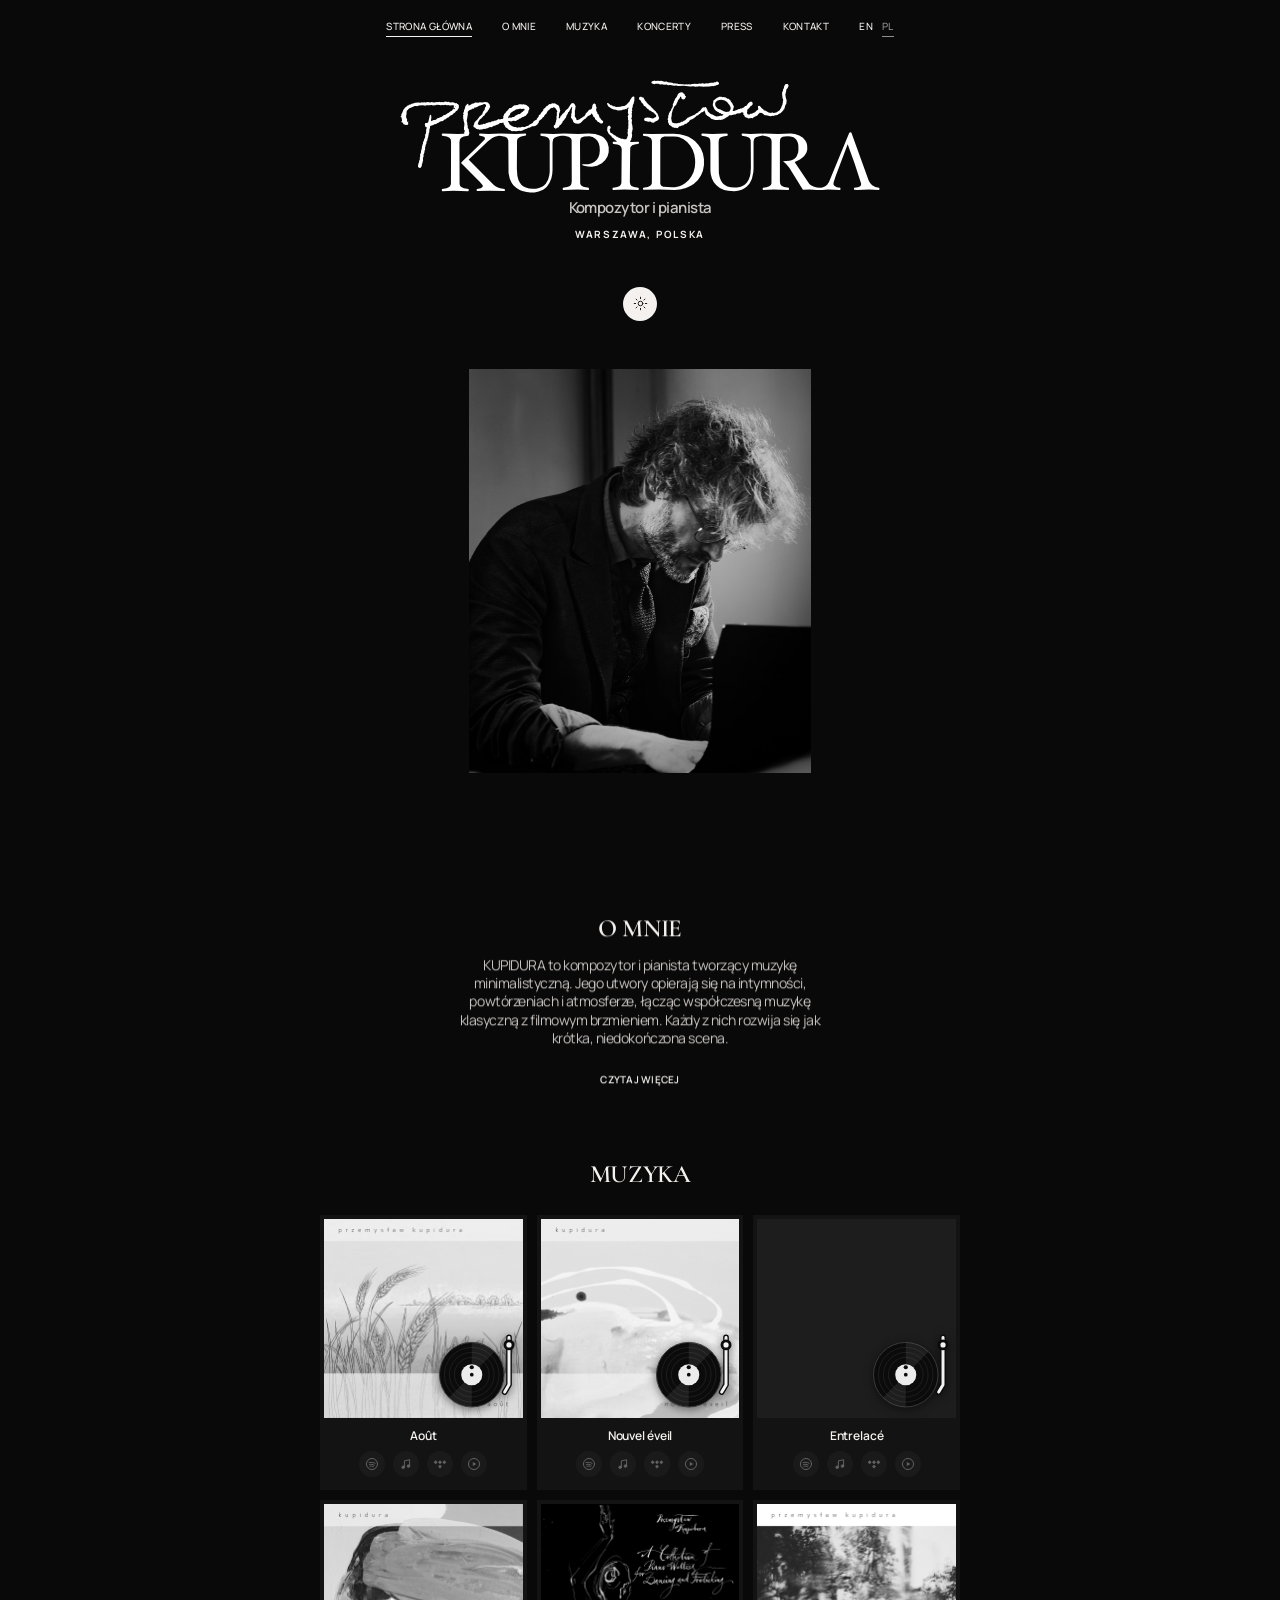
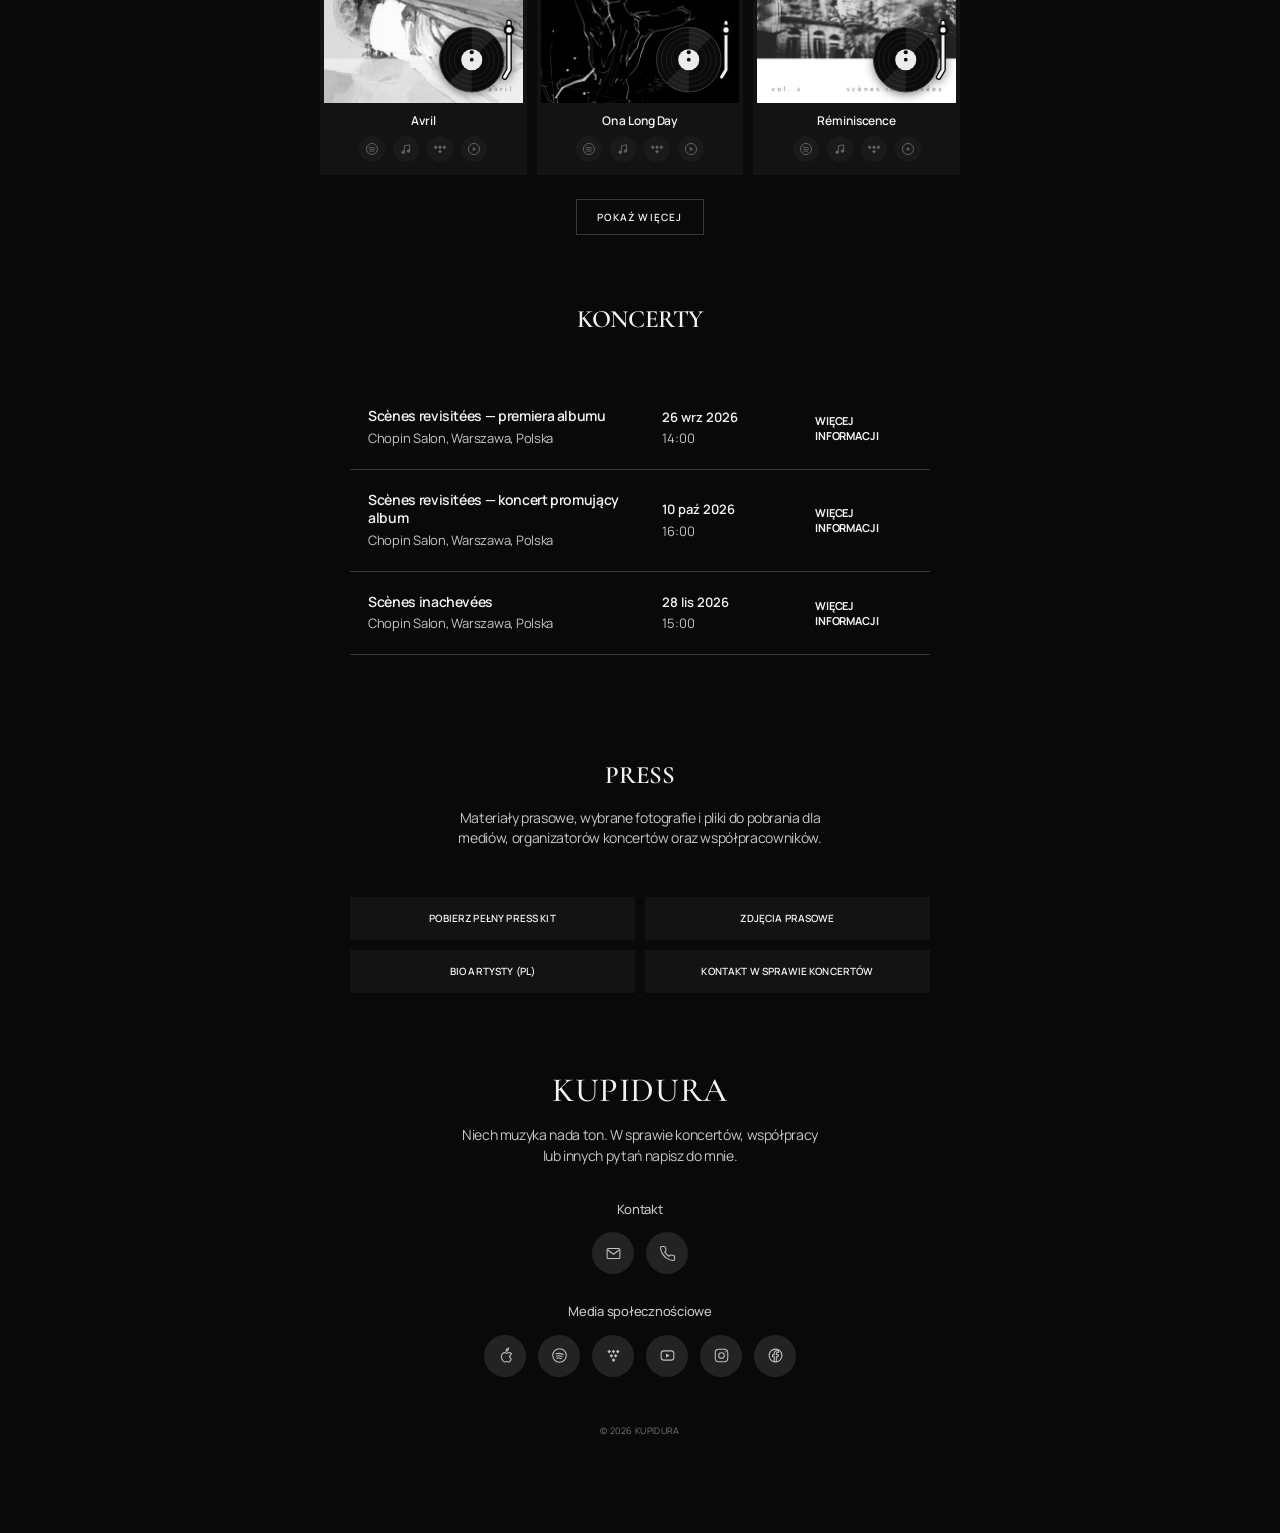
==== pl/index.html @ bb3cfea0 "dodanie PL wersji" ====
<!doctype html>
<html lang="pl" data-theme="dark" data-site-root="../">
  <head>
    <meta charset="utf-8">
    <meta name="viewport" content="width=device-width, initial-scale=1">
    <meta name="theme-color" content="#090909">
    <meta name="description" content="Kupidura — kompozytor i pianista z Warszawy. Muzyka fortepianowa, koncerty i materiały prasowe.">
    <title>KUPIDURA — Kompozytor i pianista</title>

    <link rel="alternate" hreflang="en" href="https://kupidura.music/">
    <link rel="alternate" hreflang="pl" href="https://kupidura.music/pl/">
    <link rel="alternate" hreflang="x-default" href="https://kupidura.music/">
    <link rel="preconnect" href="https://fonts.googleapis.com">
    <link rel="preconnect" href="https://fonts.gstatic.com" crossorigin>
    <link href="https://fonts.googleapis.com/css2?family=Cormorant+Garamond:wght@400;500;600&family=Manrope:wght@300;400;500;600;700&display=swap" rel="stylesheet">
    <script>
      document.documentElement.classList.add("js");
      try {
        var savedTheme = localStorage.getItem("kupidura-theme");
        if (savedTheme === "light" || savedTheme === "dark") {
          document.documentElement.dataset.theme = savedTheme;
        }
      } catch (error) {}
    </script>
    <link rel="stylesheet" href="../styles.css">
    <script src="../script.js" defer></script>
  </head>
  <body>
    <a class="skip-link" href="#main">Przejdź do treści</a>

    <header class="site-header">
      <nav class="main-nav" aria-label="Menu główne">
        <a class="nav-link" href="#home" aria-current="page">STRONA GŁÓWNA</a>
        <a class="nav-link" href="about.html">O MNIE</a>
        <a class="nav-link" href="#music">MUZYKA</a>
        <a class="nav-link" href="#live">KONCERTY</a>
        <a class="nav-link" href="#press">PRESS</a>
        <a class="nav-link" href="#contact">KONTAKT</a>

        <div class="language-switch" role="group" aria-label="Wersja językowa">
          <a class="nav-link" href="../" hreflang="en" lang="en" aria-label="English version">EN</a>
          <span class="nav-link" lang="pl" aria-current="page">PL</span>
        </div>
      </nav>
    </header>

    <main id="main">
      <section class="hero" id="home" aria-labelledby="hero-title">
        <div class="hero-copy" data-scroll-motion="text">
          <h1 class="hero-wordmark" id="hero-title">
            <img src="../assets/kupidura-logo.svg" alt="Przemysław Kupidura" width="1991" height="471">
          </h1>
          <p class="hero-role">Kompozytor i pianista</p>
          <p class="hero-location">WARSZAWA, POLSKA</p>
        </div>

        <button class="theme-toggle" type="button" aria-label="Włącz jasny motyw" data-scroll-motion="text">
          <span class="theme-icon" aria-hidden="true"></span>
        </button>

        <figure class="hero-photo" data-scroll-motion="photo">
          <img
            src="../assets/kupidura-hero.jpg"
            alt="Przemysław Kupidura grający na fortepianie"
            width="2711"
            height="4000"
            fetchpriority="high"
          >
        </figure>
      </section>

      <section class="about" id="about" aria-labelledby="about-title">
        <div class="about-copy" data-reveal data-scroll-motion="text">
          <h2 id="about-title">O MNIE</h2>
          <p class="about-summary">
            KUPIDURA to kompozytor i pianista tworzący muzykę minimalistyczną. Jego utwory opierają się na intymności, powtórzeniach i atmosferze, łącząc współczesną muzykę klasyczną z filmowym brzmieniem. Każdy z nich rozwija się jak krótka, niedokończona scena.
          </p>
          <a class="read-more" href="about.html">CZYTAJ WIĘCEJ</a>
        </div>
      </section>

      <section class="music" id="music" aria-labelledby="music-title">
        <div class="music-copy" data-reveal>
          <h2 id="music-title">MUZYKA</h2>
          <ul class="track-grid" id="music-track-grid">
          <li class="track" data-audio="../assets/music/aout.mp3">
            <button class="track-main" type="button" aria-label="Odtwórz: Août">
              <span class="track-cover">
                <img src="../assets/music/covers/aout.jpg" alt="" width="800" height="800" loading="lazy" decoding="async">
                <span class="vinyl" aria-hidden="true"></span>
              </span>
              <span class="track-title">Août</span>
            </button>
            <div class="track-links">
              <a class="stream-link" data-platform="spotify" href="#" target="_blank" rel="noopener noreferrer" aria-label="Août w Spotify" title="Spotify"></a>
              <a class="stream-link" data-platform="apple-music" href="#" target="_blank" rel="noopener noreferrer" aria-label="Août w Apple Music" title="Apple Music"></a>
              <a class="stream-link" data-platform="tidal" href="#" target="_blank" rel="noopener noreferrer" aria-label="Août w TIDAL" title="TIDAL"></a>
              <a class="stream-link" data-platform="youtube-music" href="#" target="_blank" rel="noopener noreferrer" aria-label="Août w YouTube Music" title="YouTube Music"></a>
            </div>
          </li>
          <li class="track" data-audio="../assets/music/nouvel-eveil.mp3">
            <button class="track-main" type="button" aria-label="Odtwórz: Nouvel éveil">
              <span class="track-cover">
                <img src="../assets/music/covers/nouvel-eveil.jpg" alt="" width="800" height="800" loading="lazy" decoding="async">
                <span class="vinyl" aria-hidden="true"></span>
              </span>
              <span class="track-title">Nouvel éveil</span>
            </button>
            <div class="track-links">
              <a class="stream-link" data-platform="spotify" href="#" target="_blank" rel="noopener noreferrer" aria-label="Nouvel éveil w Spotify" title="Spotify"></a>
              <a class="stream-link" data-platform="apple-music" href="#" target="_blank" rel="noopener noreferrer" aria-label="Nouvel éveil w Apple Music" title="Apple Music"></a>
              <a class="stream-link" data-platform="tidal" href="#" target="_blank" rel="noopener noreferrer" aria-label="Nouvel éveil w TIDAL" title="TIDAL"></a>
              <a class="stream-link" data-platform="youtube-music" href="#" target="_blank" rel="noopener noreferrer" aria-label="Nouvel éveil w YouTube Music" title="YouTube Music"></a>
            </div>
          </li>
          <li class="track" data-audio="../assets/music/entrelace.mp3">
            <button class="track-main" type="button" aria-label="Odtwórz: Entrelacé">
              <span class="track-cover">
                <img src="../assets/music/covers/entrelace.jpg" alt="" width="800" height="800" loading="lazy" decoding="async">
                <span class="vinyl" aria-hidden="true"></span>
              </span>
              <span class="track-title">Entrelacé</span>
            </button>
            <div class="track-links">
              <a class="stream-link" data-platform="spotify" href="#" target="_blank" rel="noopener noreferrer" aria-label="Entrelacé w Spotify" title="Spotify"></a>
              <a class="stream-link" data-platform="apple-music" href="#" target="_blank" rel="noopener noreferrer" aria-label="Entrelacé w Apple Music" title="Apple Music"></a>
              <a class="stream-link" data-platform="tidal" href="#" target="_blank" rel="noopener noreferrer" aria-label="Entrelacé w TIDAL" title="TIDAL"></a>
              <a class="stream-link" data-platform="youtube-music" href="#" target="_blank" rel="noopener noreferrer" aria-label="Entrelacé w YouTube Music" title="YouTube Music"></a>
            </div>
          </li>
          <li class="track" data-audio="../assets/music/avril.mp3">
            <button class="track-main" type="button" aria-label="Odtwórz: Avril">
              <span class="track-cover">
                <img src="../assets/music/covers/avril.jpg" alt="" width="800" height="800" loading="lazy" decoding="async">
                <span class="vinyl" aria-hidden="true"></span>
              </span>
              <span class="track-title">Avril</span>
            </button>
            <div class="track-links">
              <a class="stream-link" data-platform="spotify" href="#" target="_blank" rel="noopener noreferrer" aria-label="Avril w Spotify" title="Spotify"></a>
              <a class="stream-link" data-platform="apple-music" href="#" target="_blank" rel="noopener noreferrer" aria-label="Avril w Apple Music" title="Apple Music"></a>
              <a class="stream-link" data-platform="tidal" href="#" target="_blank" rel="noopener noreferrer" aria-label="Avril w TIDAL" title="TIDAL"></a>
              <a class="stream-link" data-platform="youtube-music" href="#" target="_blank" rel="noopener noreferrer" aria-label="Avril w YouTube Music" title="YouTube Music"></a>
            </div>
          </li>
          <li class="track" data-audio="../assets/music/on-a-long-day.mp3">
            <button class="track-main" type="button" aria-label="Odtwórz: On a Long Day">
              <span class="track-cover">
                <img src="../assets/music/covers/on-a-long-day.jpg" alt="" width="800" height="800" loading="lazy" decoding="async">
                <span class="vinyl" aria-hidden="true"></span>
              </span>
              <span class="track-title">On a Long Day</span>
            </button>
            <div class="track-links">
              <a class="stream-link" data-platform="spotify" href="#" target="_blank" rel="noopener noreferrer" aria-label="On a Long Day w Spotify" title="Spotify"></a>
              <a class="stream-link" data-platform="apple-music" href="#" target="_blank" rel="noopener noreferrer" aria-label="On a Long Day w Apple Music" title="Apple Music"></a>
              <a class="stream-link" data-platform="tidal" href="#" target="_blank" rel="noopener noreferrer" aria-label="On a Long Day w TIDAL" title="TIDAL"></a>
              <a class="stream-link" data-platform="youtube-music" href="#" target="_blank" rel="noopener noreferrer" aria-label="On a Long Day w YouTube Music" title="YouTube Music"></a>
            </div>
          </li>
          <li class="track" data-audio="../assets/music/reminiscence.mp3">
            <button class="track-main" type="button" aria-label="Odtwórz: Réminiscence">
              <span class="track-cover">
                <img src="../assets/music/covers/reminiscence.jpg" alt="" width="800" height="800" loading="lazy" decoding="async">
                <span class="vinyl" aria-hidden="true"></span>
              </span>
              <span class="track-title">Réminiscence</span>
            </button>
            <div class="track-links">
              <a class="stream-link" data-platform="spotify" href="#" target="_blank" rel="noopener noreferrer" aria-label="Réminiscence w Spotify" title="Spotify"></a>
              <a class="stream-link" data-platform="apple-music" href="#" target="_blank" rel="noopener noreferrer" aria-label="Réminiscence w Apple Music" title="Apple Music"></a>
              <a class="stream-link" data-platform="tidal" href="#" target="_blank" rel="noopener noreferrer" aria-label="Réminiscence w TIDAL" title="TIDAL"></a>
              <a class="stream-link" data-platform="youtube-music" href="#" target="_blank" rel="noopener noreferrer" aria-label="Réminiscence w YouTube Music" title="YouTube Music"></a>
            </div>
          </li>
          </ul>
          <button class="load-more" type="button" aria-controls="more-tracks">POKAŻ WIĘCEJ</button>
          <ul class="track-grid track-grid--extra" id="more-tracks" hidden>
          <li class="track-item">
            <span class="track-category">Ambient</span>
            <div class="track" data-audio="../assets/music/infra-structura-9.mp3">
              <button class="track-main" type="button" aria-label="Odtwórz: infra structura #9">
                <span class="track-cover">
                  <img src="../assets/music/covers/infra-structura-9.jpg" alt="" width="800" height="800" loading="lazy" decoding="async">
                  <span class="vinyl" aria-hidden="true"></span>
                </span>
                <span class="track-title">infra structura #9</span>
              </button>
              <div class="track-links">
                <a class="stream-link" data-platform="spotify" href="#" target="_blank" rel="noopener noreferrer" aria-label="infra structura #9 w Spotify" title="Spotify"></a>
                <a class="stream-link" data-platform="apple-music" href="#" target="_blank" rel="noopener noreferrer" aria-label="infra structura #9 w Apple Music" title="Apple Music"></a>
                <a class="stream-link" data-platform="tidal" href="#" target="_blank" rel="noopener noreferrer" aria-label="infra structura #9 w TIDAL" title="TIDAL"></a>
                <a class="stream-link" data-platform="youtube-music" href="#" target="_blank" rel="noopener noreferrer" aria-label="infra structura #9 w YouTube Music" title="YouTube Music"></a>
              </div>
            </div>
          </li>
          <li class="track-item">
            <span class="track-category">Współpraca</span>
            <div class="track" data-audio="../assets/music/verglas.mp3">
              <button class="track-main" type="button" aria-label="Odtwórz: Verglas">
                <span class="track-cover">
                  <img src="../assets/music/covers/verglas.png" alt="" width="800" height="800" loading="lazy" decoding="async">
                  <span class="vinyl" aria-hidden="true"></span>
                </span>
                <span class="track-title">Verglas</span>
                <span class="track-credit">z Magdaleną Este</span>
              </button>
              <div class="track-links">
                <a class="stream-link" data-platform="spotify" href="#" target="_blank" rel="noopener noreferrer" aria-label="Verglas w Spotify" title="Spotify"></a>
                <a class="stream-link" data-platform="apple-music" href="#" target="_blank" rel="noopener noreferrer" aria-label="Verglas w Apple Music" title="Apple Music"></a>
                <a class="stream-link" data-platform="tidal" href="#" target="_blank" rel="noopener noreferrer" aria-label="Verglas w TIDAL" title="TIDAL"></a>
                <a class="stream-link" data-platform="youtube-music" href="#" target="_blank" rel="noopener noreferrer" aria-label="Verglas w YouTube Music" title="YouTube Music"></a>
              </div>
            </div>
          </li>
          <li class="track-item">
            <span class="track-category">Piosenka</span>
            <div class="track" data-audio="../assets/music/koniec-dnia.mp3">
              <button class="track-main" type="button" aria-label="Odtwórz: Koniec dnia">
                <span class="track-cover">
                  <img src="../assets/music/covers/koniec-dnia.png" alt="" width="800" height="800" loading="lazy" decoding="async">
                  <span class="vinyl" aria-hidden="true"></span>
                </span>
                <span class="track-title">Koniec dnia</span>
              </button>
              <div class="track-links">
                <a class="stream-link" data-platform="spotify" href="#" target="_blank" rel="noopener noreferrer" aria-label="Koniec dnia w Spotify" title="Spotify"></a>
                <a class="stream-link" data-platform="apple-music" href="#" target="_blank" rel="noopener noreferrer" aria-label="Koniec dnia w Apple Music" title="Apple Music"></a>
                <a class="stream-link" data-platform="tidal" href="#" target="_blank" rel="noopener noreferrer" aria-label="Koniec dnia w TIDAL" title="TIDAL"></a>
                <a class="stream-link" data-platform="youtube-music" href="#" target="_blank" rel="noopener noreferrer" aria-label="Koniec dnia w YouTube Music" title="YouTube Music"></a>
              </div>
            </div>
          </li>
          </ul>
        </div>
      </section>

      <section class="live-section" id="live" aria-labelledby="live-title">
        <div class="section-panel live-panel">
          <h2 class="section-title" id="live-title" data-reveal>KONCERTY</h2>
          <div class="event-list"></div>
        </div>
      </section>

      <section class="press-section" id="press" aria-labelledby="press-title">
        <div class="section-panel">
          <h2 class="section-title" id="press-title" data-reveal>PRESS</h2>
          <p class="press-intro" data-reveal>
            Materiały prasowe, wybrane fotografie i pliki do pobrania dla mediów, organizatorów koncertów oraz współpracowników.
          </p>
          <div class="press-actions" data-reveal>
            <a class="press-action" href="../press-kit/kupidura-press-kit.zip" download>POBIERZ PEŁNY PRESS KIT</a>
            <a class="press-action" href="../press-kit/kupidura-press-photos.zip" download>ZDJĘCIA PRASOWE</a>
            <a class="press-action" href="../press-kit/kupidura-artist-bio-pl.txt" download>BIO ARTYSTY (PL)</a>
            <a class="press-action" href="mailto:contact@kupidura.music">KONTAKT W SPRAWIE KONCERTÓW</a>
          </div>
        </div>
      </section>

      <div class="announcement" role="status" aria-live="polite" hidden></div>
    </main>
    <footer class="site-footer" id="contact" aria-labelledby="footer-name">
      <h2 id="footer-name">KUPIDURA</h2>
      <p class="footer-intro">
        Niech muzyka nada ton. W sprawie koncertów, współpracy lub innych pytań napisz do mnie.
      </p>

      <div class="footer-link-group">
        <h3>Kontakt</h3>
        <div class="about-link-row">
          <a class="profile-link" href="mailto:contact@kupidura.music" aria-label="E-mail contact@kupidura.music" title="E-mail">
            <svg viewBox="0 0 24 24" fill="none" stroke="currentColor" stroke-width="1.5" stroke-linecap="round" stroke-linejoin="round" aria-hidden="true">
              <rect x="3" y="5" width="18" height="14" rx="1.5"></rect><path d="m4 7 8 6 8-6"></path>
            </svg>
          </a>
          <a class="profile-link" href="tel:+48660369945" aria-label="Zadzwoń +48 660 369 945" title="Telefon">
              <svg viewBox="0 0 24 24" fill="none" stroke="currentColor" stroke-width="1.5" stroke-linecap="round" stroke-linejoin="round" aria-hidden="true">
                <path d="M22 16.92v3a2 2 0 0 1-2.18 2 19.79 19.79 0 0 1-8.63-3.07 19.5 19.5 0 0 1-6-6A19.79 19.79 0 0 1 2.12 4.18 2 2 0 0 1 4.11 2h3a2 2 0 0 1 2 1.72c.12.96.36 1.9.7 2.79a2 2 0 0 1-.45 2.11L8.09 9.91a16 16 0 0 0 6 6l1.27-1.27a2 2 0 0 1 2.11-.45c.89.34 1.83.58 2.79.7A2 2 0 0 1 22 16.92Z"></path>
              </svg>
            </a>
        </div>
      </div>

      <div class="footer-link-group footer-social-group">
        <h3>Media społecznościowe</h3>
        <div class="about-link-row">
          <a class="profile-link" href="https://music.apple.com/in/artist/kupidura/1835914619" target="_blank" rel="noopener noreferrer" aria-label="Apple Music" title="Apple Music">
            <svg viewBox="0 0 24 24" fill="none" stroke="currentColor" stroke-width="1.5" stroke-linecap="round" stroke-linejoin="round" aria-hidden="true">
              <path d="M15.4 4.4c.7-.8 1.2-1.8 1.1-2.9-1 .1-2 .7-2.7 1.5-.6.7-1.2 1.8-1 2.8 1 .1 2-.5 2.6-1.4Z"></path><path d="M18.6 12.8c0-2.1 1.7-3.1 1.8-3.2-1-1.5-2.6-1.7-3.2-1.7-1.4-.1-2.7.8-3.4.8s-1.8-.8-3-.8c-1.5 0-2.9.9-3.7 2.2-1.6 2.7-.4 6.8 1.1 9 .7 1 1.5 2.1 2.6 2.1 1 0 1.4-.7 2.8-.7s1.8.7 2.9.7 1.8-1 2.5-2c.8-1.1 1.1-2.2 1.1-2.2s-2.5-1-2.5-4.2Z"></path>
            </svg>
          </a>
          <a class="profile-link" href="https://open.spotify.com/artist/4rN70Nw0rWFULGiKsF0tiY" target="_blank" rel="noopener noreferrer" aria-label="Spotify" title="Spotify">
            <svg viewBox="0 0 24 24" fill="none" stroke="currentColor" stroke-width="1.5" stroke-linecap="round" aria-hidden="true">
              <circle cx="12" cy="12" r="9.5"></circle><path d="M7 9.6c3.6-1 7.2-.7 10.2 1.1M7.7 12.9c2.9-.8 5.6-.5 8.1 1M8.4 15.9c2.1-.6 4.2-.4 6.1.7"></path>
            </svg>
          </a>
          <a class="profile-link" href="https://tidal.com/artist/przemys%C5%82aw-kupidura/21528626" target="_blank" rel="noopener noreferrer" aria-label="TIDAL" title="TIDAL">
            <svg viewBox="0 0 24 24" fill="currentColor" aria-hidden="true">
              <path d="m6 4 2.5 2.5L6 9 3.5 6.5 6 4Zm6 0 2.5 2.5L12 9 9.5 6.5 12 4Zm6 0 2.5 2.5L18 9l-2.5-2.5L18 4ZM9 10l2.5 2.5L9 15l-2.5-2.5L9 10Zm6 0 2.5 2.5L15 15l-2.5-2.5L15 10Zm-3 6 2.5 2.5L12 21l-2.5-2.5L12 16Z"></path>
            </svg>
          </a>
          <a class="profile-link" href="https://music.youtube.com/channel/UC8s8rPPfpeNUm82EppSiUbw" target="_blank" rel="noopener noreferrer" aria-label="YouTube Music" title="YouTube Music">
            <svg viewBox="0 0 24 24" fill="none" stroke="currentColor" stroke-width="1.5" stroke-linecap="round" stroke-linejoin="round" aria-hidden="true">
              <rect x="3" y="5.5" width="18" height="13" rx="4"></rect><path d="m10 9 5 3-5 3V9Z" fill="currentColor" stroke="none"></path>
            </svg>
          </a>
          <a class="profile-link" href="https://www.instagram.com/kupidura.music/" target="_blank" rel="noopener noreferrer" aria-label="Instagram" title="Instagram">
            <svg viewBox="0 0 24 24" fill="none" stroke="currentColor" stroke-width="1.5" stroke-linecap="round" stroke-linejoin="round" aria-hidden="true">
              <rect x="3.2" y="3.2" width="17.6" height="17.6" rx="5"></rect><circle cx="12" cy="12" r="4"></circle><circle cx="17.8" cy="6.6" r=".8" fill="currentColor" stroke="none"></circle>
            </svg>
          </a>
          <a class="profile-link" href="https://www.facebook.com/kupidurakompozytor/" target="_blank" rel="noopener noreferrer" aria-label="Facebook" title="Facebook">
            <svg viewBox="0 0 24 24" fill="none" stroke="currentColor" stroke-width="1.5" stroke-linecap="round" stroke-linejoin="round" aria-hidden="true">
              <circle cx="12" cy="12" r="9"></circle><path d="M13.2 20.8v-7h2.4l.4-2.8h-2.8V9.2c0-.8.3-1.4 1.4-1.4h1.5V5.3c-.3 0-1.2-.1-2.2-.1-2.2 0-3.7 1.3-3.7 3.8V11H7.8v2.8h2.4v7"></path>
            </svg>
          </a>
        </div>
      </div>
      <p class="footer-copyright">© 2026 KUPIDURA</p>
    </footer>
  </body>
</html>
---- styles.css ----
:root {
  color-scheme: dark;
  --page-bg: #090909;
  --page-ink: #f4f1ee;
  --page-muted: #c8c4c1;
  --control-bg: #f4f1ee;
  --control-ink: #111111;
  --hairline: rgba(244, 241, 238, 0.2);
  --logo-filter: invert(1);
  --ease-out: cubic-bezier(0.22, 1, 0.36, 1);
  --tile-bg: #131313;
  --tile-glow: rgba(255, 255, 255, 0.11);
  --tile-cover-bg: #1d1d1d;
  --chip-bg: #232323;
  --chip-ink: #c4c0bd;
}

:root[data-theme="light"] {
  color-scheme: light;
  --page-bg: #ffffff;
  --page-ink: #111111;
  --page-muted: #4c4a48;
  --control-bg: #f1f1f1;
  --control-ink: #111111;
  --hairline: rgba(17, 17, 17, 0.18);
  --logo-filter: none;
  --tile-bg: #f1f1f1;
  --tile-glow: rgba(0, 0, 0, 0.08);
  --tile-cover-bg: #e4e4e4;
  --chip-bg: #dedede;
  --chip-ink: #3f3d3b;
}

* {
  box-sizing: border-box;
}

html {
  scroll-behavior: auto;
  background: var(--page-bg);
  view-transition-name: root;
}

body {
  min-width: 320px;
  margin: 0;
  background: var(--page-bg);
  color: var(--page-ink);
  font-family: "Manrope", Arial, sans-serif;
  -webkit-font-smoothing: antialiased;
  text-rendering: optimizeLegibility;
  transition: background-color 450ms ease, color 450ms ease;
}

button,
a {
  color: inherit;
  font: inherit;
}

button {
  -webkit-tap-highlight-color: transparent;
}

::selection {
  background: var(--page-ink);
  color: var(--page-bg);
}

.skip-link {
  position: absolute;
  z-index: 20;
  top: 12px;
  left: 12px;
  padding: 10px 14px;
  transform: translateY(-160%);
  background: var(--page-ink);
  color: var(--page-bg);
  font-size: 12px;
}

.skip-link:focus {
  transform: translateY(0);
}

.site-header {
  position: sticky;
  z-index: 20;
  top: 0;
  width: 100%;
  padding: 17px 24px 0;
  background: var(--page-bg);
}

.main-nav {
  display: flex;
  justify-content: center;
  align-items: center;
  flex-wrap: wrap;
  gap: clamp(16px, 2.35vw, 30px);
  min-height: 20px;
}

.nav-link {
  position: relative;
  padding: 2px 0 4px;
  color: var(--page-ink);
  font-size: 10px;
  font-weight: 500;
  letter-spacing: 0.035em;
  line-height: 1.4;
  text-decoration: none;
  transition: opacity 250ms ease;
}

.nav-link::after {
  position: absolute;
  right: 0;
  bottom: 0;
  left: 0;
  height: 1px;
  transform: scaleX(0);
  transform-origin: left;
  background: currentColor;
  content: "";
  transition: transform 300ms var(--ease-out);
}

.nav-link:hover,
.nav-link:focus-visible {
  opacity: 0.72;
}

.nav-link:hover::after,
.nav-link:focus-visible::after,
.nav-link[aria-current="page"]::after {
  transform: scaleX(1);
}

.nav-link--future {
  opacity: 0.95;
}

.hero {
  min-height: calc(100svh - 64px);
  padding: 0 24px 42px;
  overflow-x: clip;
  text-align: center;
}

.hero-copy {
  width: min(100%, 560px);
  margin: clamp(28px, 4.8vh, 43px) auto 0;
}

.hero-wordmark {
  width: min(100%, 480px);
  margin: 0 auto;
  line-height: 0;
}

.hero-wordmark img {
  display: block;
  width: 100%;
  height: auto;
  filter: var(--logo-filter);
  transition: filter 450ms ease;
}

.hero-role {
  margin: 5px 0 0;
  color: var(--page-muted);
  font-size: 15px;
  font-weight: 600;
  letter-spacing: -0.035em;
  line-height: 1.35;
}

.hero-location {
  margin: 8px 0 0;
  color: var(--page-ink);
  font-size: 10px;
  font-weight: 700;
  letter-spacing: 0.17em;
  line-height: 1.4;
}

.theme-toggle {
  display: grid;
  width: 34px;
  height: 34px;
  place-items: center;
  margin: 46px auto 0;
  padding: 0;
  border: 0;
  border-radius: 50%;
  background: var(--control-bg);
  color: var(--control-ink);
  cursor: pointer;
  transition: background-color 450ms ease, color 450ms ease, transform 250ms ease;
}

.theme-toggle:hover {
  transform: rotate(-8deg) scale(1.08);
}

.theme-toggle:focus-visible,
.read-more:focus-visible,
.nav-link:focus-visible {
  outline: 2px solid currentColor;
  outline-offset: 5px;
}

.theme-icon,
.theme-icon svg {
  display: block;
  width: 15px;
  height: 15px;
}

.hero-photo {
  position: relative;
  left: 50%;
  width: min(32vw, 380px);
  aspect-ratio: 0.94;
  margin: 48px 0 0;
  overflow: hidden;
  background: #252525;
  clip-path: inset(0 0 0 10%);
  transform: translateX(-55%);
}

.hero-photo img {
  display: block;
  width: 100%;
  height: 100%;
  object-fit: cover;
  object-position: 50% 100%;
  transform: scale(1.17);
}

.js [data-scroll-motion] {
  translate: 0 var(--scroll-motion-y, 0px);
  will-change: translate;
}

.about {
  padding: 0 24px clamp(60px, 8vh, 90px);
  text-align: center;
}

.about-copy {
  width: min(100%, 370px);
  margin: 0 auto;
}

.about-copy h2 {
  margin: 0 0 15px;
  color: var(--page-ink);
  font-family: "Cormorant Garamond", Georgia, serif;
  font-size: 25px;
  font-weight: 600;
  letter-spacing: -0.015em;
  line-height: 1;
}

.about-summary {
  margin: 0;
  color: var(--page-muted);
  font-size: 14px;
  font-weight: 400;
  letter-spacing: -0.035em;
  line-height: 1.3;
}

.read-more {
  display: inline-block;
  margin: 22px 0 0;
  padding: 3px 0;
  border: 0;
  background: transparent;
  color: var(--page-ink);
  cursor: pointer;
  font-size: 10px;
  font-weight: 600;
  letter-spacing: 0.025em;
  line-height: 1.5;
  text-decoration: none;
  transition: opacity 250ms ease;
}

.read-more:hover {
  opacity: 0.62;
}

/* ---------- MUSIC ---------- */
.about,
.music {
  scroll-margin-top: clamp(32px, 8vh, 64px);
}

/* ---------- ABOUT page ---------- */
.about-page {
  width: min(100%, 1160px);
  margin: 0 auto;
  padding: clamp(42px, 7vh, 76px) 24px clamp(72px, 10vh, 112px);
  text-align: center;
}

.about-page-photo {
  overflow: hidden;
  margin: 0 auto;
  background: #202020;
}

.about-page-photo img {
  display: block;
  width: 100%;
  height: 100%;
  object-fit: cover;
  filter: grayscale(1);
}

.about-page-photo--top {
  width: min(100%, 360px);
  aspect-ratio: 2 / 3;
}

.about-page-copy {
  width: min(100%, 660px);
  margin: clamp(36px, 6vh, 58px) auto 0;
}

.about-page-copy h1 {
  margin: 0;
  color: var(--page-ink);
  font-family: "Cormorant Garamond", Georgia, serif;
  font-size: clamp(34px, 5vw, 48px);
  font-weight: 500;
  letter-spacing: 0.025em;
  line-height: 1;
}

.about-page-copy p {
  width: min(100%, 570px);
  margin: 22px auto 0;
  color: var(--page-muted);
  font-size: 15px;
  font-weight: 400;
  letter-spacing: -0.02em;
  line-height: 1.7;
}

.about-page-photo--bottom {
  width: min(100%, 940px);
  aspect-ratio: 3 / 2;
  margin: clamp(54px, 8vw, 92px) auto clamp(44px, 7vw, 72px);
}

.about-booking {
  width: min(100%, 560px);
  margin: 0 auto;
}

.about-availability {
  width: min(100%, 430px);
  margin: 0 auto;
  color: var(--page-muted);
  font-size: 14px;
  font-weight: 400;
  letter-spacing: -0.025em;
  line-height: 1.55;
}

.about-link-group h2 {
  margin: 34px 0 14px;
  color: var(--page-ink);
  font-size: 13px;
  font-weight: 500;
  letter-spacing: -0.02em;
  line-height: 1.4;
}

.about-link-row {
  display: flex;
  justify-content: center;
  flex-wrap: wrap;
  gap: 12px;
}

.profile-link {
  display: grid;
  width: 42px;
  height: 42px;
  place-items: center;
  border: 1px solid transparent;
  border-radius: 50%;
  background: var(--chip-bg);
  color: var(--chip-ink);
  text-decoration: none;
  transition: background-color 250ms ease, color 250ms ease, transform 250ms ease;
}

.profile-link svg {
  display: block;
  width: 17px;
  height: 17px;
  overflow: visible;
}

.profile-link:hover,
.profile-link:focus-visible {
  transform: translateY(-1px);
  background: var(--page-ink);
  color: var(--page-bg);
}

.profile-link:focus-visible {
  outline: 2px solid currentColor;
  outline-offset: 3px;
}

.profile-link[aria-disabled="true"] {
  cursor: default;
  opacity: 0.72;
}

.profile-link[aria-disabled="true"]:hover {
  transform: none;
  background: var(--chip-bg);
  color: var(--chip-ink);
}

.music {
  padding: 0 24px clamp(60px, 8vh, 90px);
  text-align: center;
}

.music-copy {
  width: min(100%, 640px);
  margin: 0 auto;
}

.music-copy h2 {
  margin: 0 0 28px;
  color: var(--page-ink);
  font-family: "Cormorant Garamond", Georgia, serif;
  font-size: 25px;
  font-weight: 600;
  letter-spacing: -0.015em;
  line-height: 1;
}

.track-grid {
  display: grid;
  grid-template-columns: repeat(3, minmax(0, 1fr));
  gap: 10px;
  margin: 0;
  padding: 0;
  list-style: none;
}

.track {
  position: relative;
  display: flex;
  flex-direction: column;
  background: var(--tile-bg);
}

.track-grid[hidden],
.load-more[hidden] {
  display: none !important;
}

.track-grid--extra {
  margin-top: 42px;
}

.track::after {
  position: absolute;
  inset: 0;
  background: linear-gradient(to bottom, transparent 58%, var(--tile-glow));
  content: "";
  opacity: 0;
  pointer-events: none;
  transition: opacity 450ms ease;
}

.track-main {
  position: relative;
  z-index: 1;
  display: block;
  width: 100%;
  margin: 0;
  padding: 4px 4px 0;
  border: 0;
  background: transparent;
  color: var(--page-ink);
  cursor: pointer;
  text-align: center;
  -webkit-tap-highlight-color: transparent;
}

.track-main:focus-visible {
  outline: 2px solid currentColor;
  outline-offset: -2px;
}

.track-cover {
  position: relative;
  display: block;
  aspect-ratio: 1;
  overflow: hidden;
  background: var(--tile-cover-bg);
}

.track-cover img {
  display: block;
  width: 100%;
  height: 100%;
  object-fit: cover;
  filter: grayscale(1);
  transition: filter 550ms ease;
}

.track-title {
  display: block;
  padding: 10px 6px 8px;
  font-size: 12px;
  font-weight: 600;
  letter-spacing: -0.01em;
  line-height: 1.3;
}

.track-credit {
  display: block;
  padding: 0 6px 9px;
  color: var(--page-muted);
  font-size: 10px;
  font-weight: 400;
  letter-spacing: 0;
  line-height: 1.35;
}

.track-item {
  min-width: 0;
}

.track-category {
  display: block;
  margin: 0 0 8px;
  color: var(--page-ink);
  font: inherit;
  text-align: center;
}

.load-more {
  display: inline-block;
  margin-top: 24px;
  padding: 10px 20px;
  border: 1px solid var(--hairline);
  background: transparent;
  color: var(--page-ink);
  cursor: pointer;
  font-size: 10px;
  font-weight: 600;
  letter-spacing: 0.12em;
  transition: background-color 250ms ease, color 250ms ease, border-color 250ms ease;
}

.load-more:hover,
.load-more:focus-visible {
  border-color: var(--page-ink);
  background: var(--page-ink);
  color: var(--page-bg);
}

.load-more:focus-visible {
  outline: 2px solid var(--page-ink);
  outline-offset: 3px;
}

.track-links {
  position: relative;
  z-index: 1;
  display: flex;
  justify-content: center;
  gap: 8px;
  padding: 0 0 13px;
}

.stream-link {
  display: grid;
  width: 26px;
  height: 26px;
  place-items: center;
  border-radius: 50%;
  background: var(--chip-bg);
  color: var(--chip-ink);
  text-decoration: none;
  transition: background-color 250ms ease, color 250ms ease, transform 250ms ease;
}

.stream-link::before {
  width: 14px;
  height: 14px;
  background: currentColor;
  content: "";
  -webkit-mask-position: center;
  mask-position: center;
  -webkit-mask-repeat: no-repeat;
  mask-repeat: no-repeat;
  -webkit-mask-size: contain;
  mask-size: contain;
}

.stream-link[data-platform="spotify"]::before {
  -webkit-mask-image: url("data:image/svg+xml,%3Csvg xmlns='http://www.w3.org/2000/svg' viewBox='0 0 24 24' fill='none' stroke='black' stroke-width='1.7' stroke-linecap='round'%3E%3Ccircle cx='12' cy='12' r='9.5'/%3E%3Cpath d='M7 9.6c3.6-1 7.2-.7 10.2 1.1M7.7 12.9c2.9-.8 5.6-.5 8.1 1M8.4 15.9c2.1-.6 4.2-.4 6.1.7'/%3E%3C/svg%3E");
  mask-image: url("data:image/svg+xml,%3Csvg xmlns='http://www.w3.org/2000/svg' viewBox='0 0 24 24' fill='none' stroke='black' stroke-width='1.7' stroke-linecap='round'%3E%3Ccircle cx='12' cy='12' r='9.5'/%3E%3Cpath d='M7 9.6c3.6-1 7.2-.7 10.2 1.1M7.7 12.9c2.9-.8 5.6-.5 8.1 1M8.4 15.9c2.1-.6 4.2-.4 6.1.7'/%3E%3C/svg%3E");
}

.stream-link[data-platform="apple-music"]::before {
  -webkit-mask-image: url("data:image/svg+xml,%3Csvg xmlns='http://www.w3.org/2000/svg' viewBox='0 0 24 24' fill='black' stroke='black' stroke-width='1.7' stroke-linecap='round' stroke-linejoin='round'%3E%3Cpath fill='none' d='M9.2 17.4V6.6l9-1.9v10.8'/%3E%3Ccircle cx='7.2' cy='17.6' r='2.2'/%3E%3Ccircle cx='16.2' cy='15.6' r='2.2'/%3E%3C/svg%3E");
  mask-image: url("data:image/svg+xml,%3Csvg xmlns='http://www.w3.org/2000/svg' viewBox='0 0 24 24' fill='black' stroke='black' stroke-width='1.7' stroke-linecap='round' stroke-linejoin='round'%3E%3Cpath fill='none' d='M9.2 17.4V6.6l9-1.9v10.8'/%3E%3Ccircle cx='7.2' cy='17.6' r='2.2'/%3E%3Ccircle cx='16.2' cy='15.6' r='2.2'/%3E%3C/svg%3E");
}

.stream-link[data-platform="tidal"]::before {
  -webkit-mask-image: url("data:image/svg+xml,%3Csvg xmlns='http://www.w3.org/2000/svg' viewBox='0 0 24 24' fill='black'%3E%3Cpath d='M4.6 5.7L7.8999999999999995 9L4.6 12.3L1.2999999999999998 9ZM12 5.7L15.3 9L12 12.3L8.7 9ZM19.4 5.7L22.7 9L19.4 12.3L16.099999999999998 9ZM12 13.099999999999998L15.3 16.4L12 19.7L8.7 16.4Z'/%3E%3C/svg%3E");
  mask-image: url("data:image/svg+xml,%3Csvg xmlns='http://www.w3.org/2000/svg' viewBox='0 0 24 24' fill='black'%3E%3Cpath d='M4.6 5.7L7.8999999999999995 9L4.6 12.3L1.2999999999999998 9ZM12 5.7L15.3 9L12 12.3L8.7 9ZM19.4 5.7L22.7 9L19.4 12.3L16.099999999999998 9ZM12 13.099999999999998L15.3 16.4L12 19.7L8.7 16.4Z'/%3E%3C/svg%3E");
}

.stream-link[data-platform="youtube-music"]::before {
  -webkit-mask-image: url("data:image/svg+xml,%3Csvg xmlns='http://www.w3.org/2000/svg' viewBox='0 0 24 24' fill='none' stroke='black' stroke-width='1.7'%3E%3Ccircle cx='12' cy='12' r='9.5'/%3E%3Cpath fill='black' stroke='none' d='M10 8.4v7.2l6-3.6z'/%3E%3C/svg%3E");
  mask-image: url("data:image/svg+xml,%3Csvg xmlns='http://www.w3.org/2000/svg' viewBox='0 0 24 24' fill='none' stroke='black' stroke-width='1.7'%3E%3Ccircle cx='12' cy='12' r='9.5'/%3E%3Cpath fill='black' stroke='none' d='M10 8.4v7.2l6-3.6z'/%3E%3C/svg%3E");
}

.stream-link:hover,
.stream-link:focus-visible {
  background: var(--page-ink);
  color: var(--page-bg);
  transform: translateY(-1px);
}

.stream-link:focus-visible {
  outline: 2px solid currentColor;
  outline-offset: 3px;
}

/* Linki jeszcze bez adresu (href="#"): przygaszone i nieaktywne. */
.stream-link[href="#"] {
  opacity: 0.45;
  cursor: default;
}

.stream-link[href="#"]:hover {
  background: var(--chip-bg);
  color: var(--chip-ink);
  transform: none;
}

/* Gramofon: plyta + ramie */
.vinyl {
  position: absolute;
  right: 3%;
  bottom: 4%;
  width: 40%;
  aspect-ratio: 1;
  filter: drop-shadow(0 2px 5px rgba(0, 0, 0, 0.5));
  pointer-events: none;
}

.vinyl svg {
  display: block;
  width: 100%;
  height: 100%;
  overflow: visible;
}

.vinyl-disc {
  transform-box: view-box;
  transform-origin: 28px 36px;
  animation: vinyl-spin 2.4s linear infinite;
  animation-play-state: paused;
}

.vinyl-arm {
  transform-box: view-box;
  transform-origin: 58px 12px;
  transition: transform 700ms var(--ease-out);
}

.track.is-playing .vinyl-disc {
  animation-play-state: running;
}

.track.is-playing .vinyl-arm {
  transform: rotate(24deg);
}

@keyframes vinyl-spin {
  to { transform: rotate(360deg); }
}

@media (hover: hover) {
  .track:hover::after {
    opacity: 1;
  }

  .track:hover .track-cover img,
  .track.is-playing .track-cover img {
    filter: grayscale(0);
  }
}

/* Dotyk nie ma hovera: gra = kolor. */
@media (hover: none) {
  .track.is-playing .track-cover img {
    filter: grayscale(0);
  }
}

.track:has(:focus-visible) .track-cover img {
  filter: grayscale(0);
}

@media (max-width: 560px) {
  .music {
    padding: 0 18px 64px;
  }

  .music-copy h2 {
    font-size: 24px;
  }

.track-grid {
    grid-template-columns: repeat(2, minmax(0, 1fr));
  }
}

.live-section,
.press-section,
.site-footer {
  scroll-margin-top: 64px;
}

.live-section {
  padding: 0 24px clamp(90px, 12vh, 130px);
  text-align: center;
}

.press-section {
  padding: 0 24px clamp(56px, 7vh, 76px);
  text-align: center;
}

.section-panel {
  width: min(100%, 580px);
  margin: 0 auto;
}

.section-title {
  margin: 0;
  color: var(--page-ink);
  font-family: "Cormorant Garamond", Georgia, serif;
  font-size: 25px;
  font-weight: 600;
  letter-spacing: -0.015em;
  line-height: 1;
}

.event-list {
  margin-top: 54px;
}

.live-event {
  display: grid;
  grid-template-columns: minmax(0, 1.85fr) minmax(112px, 0.9fr) minmax(88px, 0.65fr);
  gap: 18px;
  align-items: center;
  padding: 21px 18px;
  border-bottom: 1px solid var(--hairline);
  text-align: left;
}

.event-description h3 {
  margin: 0;
  color: var(--page-ink);
  font-size: 14px;
  font-weight: 600;
  letter-spacing: -0.025em;
  line-height: 1.35;
}

.event-description p {
  margin: 3px 0 0;
  color: var(--page-muted);
  font-size: 13px;
  font-weight: 400;
  letter-spacing: -0.02em;
  line-height: 1.4;
}

.event-schedule {
  display: flex;
  flex-direction: column;
  gap: 3px;
  color: var(--page-ink);
  font-size: 13px;
  font-weight: 600;
  line-height: 1.4;
}

.event-schedule span {
  color: var(--page-muted);
  font-weight: 400;
}

.event-more {
  justify-self: center;
  color: var(--page-ink);
  font-size: 11px;
  font-weight: 700;
  letter-spacing: -0.01em;
  text-decoration: none;
  transition: opacity 250ms ease;
}

.event-more:hover,
.event-more:focus-visible {
  opacity: 0.62;
}

.press-intro {
  width: min(100%, 390px);
  margin: 20px auto 0;
  color: var(--page-muted);
  font-size: 14px;
  font-weight: 400;
  letter-spacing: -0.025em;
  line-height: 1.45;
}

.press-actions {
  display: grid;
  grid-template-columns: repeat(2, minmax(0, 1fr));
  gap: 10px;
  margin: 49px auto 0;
}

.press-action {
  display: flex;
  min-height: 43px;
  justify-content: center;
  align-items: center;
  padding: 10px 14px;
  background: var(--tile-bg);
  color: var(--page-ink);
  font-size: 10px;
  font-weight: 600;
  letter-spacing: 0.015em;
  line-height: 1.25;
  text-align: center;
  text-decoration: none;
  transition: background-color 250ms ease, color 250ms ease;
}

.press-action[aria-disabled="true"] {
  cursor: default;
}

.press-action:not([aria-disabled="true"]):hover,
.press-action:not([aria-disabled="true"]):focus-visible {
  background: var(--page-ink);
  color: var(--page-bg);
}

.press-photo {
  width: min(100%, 220px);
  margin: 36px auto 0;
}

.press-photo img {
  display: block;
  width: 100%;
  height: auto;
  object-fit: contain;
  filter: grayscale(1);
}

.site-footer {
  padding: 0 24px 96px;
  text-align: center;
}

.site-footer > h2 {
  margin: 18px 0 0;
  color: var(--page-ink);
  font-family: "Cormorant Garamond", Georgia, serif;
  font-size: 34px;
  font-weight: 500;
  letter-spacing: 0.015em;
  line-height: 1;
}

.footer-intro {
  width: min(100%, 370px);
  margin: 16px auto 0;
  color: var(--page-muted);
  font-size: 14px;
  font-weight: 400;
  letter-spacing: -0.025em;
  line-height: 1.5;
}

.footer-link-group h3 {
  margin: 34px 0 14px;
  color: var(--page-muted);
  font-size: 13px;
  font-weight: 500;
  letter-spacing: -0.02em;
  line-height: 1.4;
}

.footer-social-group h3 {
  margin-top: 28px;
}

.footer-link-group .about-link-row {
  gap: 12px;
}

.footer-copyright {
  margin: 48px 0 0;
  color: var(--page-muted);
  font-size: 9px;
  font-weight: 400;
  letter-spacing: 0.04em;
  line-height: 1.4;
  opacity: 0.58;
}

@media (max-width: 700px) {
  .live-section {
    padding-right: 18px;
    padding-left: 18px;
  }

  .press-section {
    padding-right: 18px;
    padding-left: 18px;
  }

  .live-event {
    grid-template-columns: minmax(0, 1fr) auto;
    gap: 10px 14px;
    padding: 18px 4px;
  }

  .event-description h3 {
    font-size: 12px;
  }

  .event-description p,
  .event-schedule {
    font-size: 11px;
  }

  .event-more {
    grid-column: 1 / -1;
    justify-self: end;
  }

  .press-actions {
    gap: 8px;
    margin-top: 38px;
  }

  .press-action {
    min-height: 42px;
    padding: 9px 8px;
    font-size: 9px;
  }

  .site-footer {
    padding-right: 18px;
    padding-bottom: 76px;
    padding-left: 18px;
  }
}

.announcement {
  position: fixed;
  z-index: 10;
  right: 18px;
  bottom: 18px;
  max-width: calc(100vw - 36px);
  padding: 12px 16px;
  border: 1px solid var(--hairline);
  background: var(--page-bg);
  color: var(--page-ink);
  font-size: 12px;
  letter-spacing: 0.015em;
  box-shadow: 0 8px 36px rgba(0, 0, 0, 0.15);
}

html.theme-changing *,
html.theme-changing *::before,
html.theme-changing *::after {
  transition: none !important;
}

::view-transition-old(root) {
  animation: none;
  z-index: 1;
}

::view-transition-new(root) {
  animation: theme-circle-reveal 850ms var(--ease-out) both;
  z-index: 2;
}

@keyframes theme-circle-reveal {
  from {
    clip-path: circle(0 at var(--theme-reveal-x, 50vw) var(--theme-reveal-y, 50vh));
  }
  to {
    clip-path: circle(var(--theme-reveal-radius, 150vmax) at var(--theme-reveal-x, 50vw) var(--theme-reveal-y, 50vh));
  }
}

html.js [data-reveal] {
  opacity: 0;
  transform: translateY(22px);
  transition: opacity 900ms ease, transform 1100ms var(--ease-out);
}

html.js [data-reveal].is-visible {
  opacity: 1;
  transform: translateY(0);
}

.js .hero-wordmark {
  animation: enter-from-above 1250ms 80ms var(--ease-out) both;
}

.js .hero-role {
  animation: text-rise 1100ms 260ms var(--ease-out) both;
}

.js .hero-location {
  animation: text-rise 1100ms 380ms var(--ease-out) both;
}

.js .theme-toggle {
  animation: enter-from-below 1100ms 390ms var(--ease-out) both;
}

.js .hero-photo {
  animation: portrait-settle 1700ms 140ms var(--ease-out) both;
  animation-play-state: paused;
  transform-origin: center center;
}

.js .hero-photo.is-ready {
  animation-play-state: running;
}

.js .main-nav > * {
  animation: nav-enter 900ms var(--ease-out) backwards;
  animation-delay: calc(60ms + var(--nav-i, 0) * 80ms);
}

.js .main-nav > :nth-child(1) { --nav-i: 0; }
.js .main-nav > :nth-child(2) { --nav-i: 1; }
.js .main-nav > :nth-child(3) { --nav-i: 2; }
.js .main-nav > :nth-child(4) { --nav-i: 3; }
.js .main-nav > :nth-child(5) { --nav-i: 4; }
.js .main-nav > :nth-child(6) { --nav-i: 5; }
.js .main-nav > :nth-child(7) { --nav-i: 6; }
.js .main-nav > :nth-child(8) { --nav-i: 7; }
.js .main-nav > :nth-child(9) { --nav-i: 8; }
.js .main-nav > :nth-child(10) { --nav-i: 9; }
.js .main-nav > :nth-child(11) { --nav-i: 10; }
.js .main-nav > :nth-child(12) { --nav-i: 11; }

@keyframes enter-from-above {
  from { opacity: 0; transform: translate3d(0, -14px, 0); }
  to { opacity: 1; transform: translate3d(0, 0, 0); }
}

@keyframes text-rise {
  from { opacity: 0; transform: translate3d(0, 20px, 0); }
  to { opacity: 1; transform: translate3d(0, 0, 0); }
}

/* Tylko "from": koncowy stan to zwykle style linku (hover, opacity), bez skoku. */
@keyframes nav-enter {
  from { opacity: 0; transform: translate3d(0, -14px, 0); }
}

@keyframes enter-from-below {
  from { opacity: 0; transform: translate3d(0, 8px, 0); }
  to { opacity: 1; transform: translate3d(0, 0, 0); }
}

@keyframes portrait-settle {
  from { opacity: 0; transform: translateX(-55%) scale(1.2); }
  to { opacity: 1; transform: translateX(-55%) scale(1); }
}

@media (max-width: 700px) {
  .site-header {
    padding: 18px 14px 0;
  }

  .main-nav {
    gap: 12px 16px;
  }

  .nav-link {
    font-size: 9px;
    letter-spacing: 0.025em;
  }

  .hero {
    min-height: calc(100svh - 52px);
    padding: 0 18px 40px;
  }

  .hero-copy {
    margin-top: 36px;
  }

  .hero-wordmark {
    width: min(88vw, 410px);
  }

  .hero-role {
    margin-top: 4px;
    font-size: 14px;
  }

  .hero-location {
    margin-top: 7px;
    font-size: 9px;
  }

  .theme-toggle {
    margin-top: 37px;
  }

  .hero-photo {
    width: min(83vw, 380px);
    margin-top: 39px;
  }

  .about {
    padding: 0 20px 68px;
  }

  .about-copy {
    width: min(100%, 360px);
    margin-top: 0;
  }

  .about-copy h2 {
    font-size: 24px;
  }

  .about-summary {
    font-size: 13px;
  }

  .about-page {
    padding: 38px 18px 70px;
  }

  .about-page-photo--top {
    width: min(82vw, 340px);
  }

  .about-page-copy {
    margin-top: 36px;
  }

  .about-page-copy p {
    font-size: 14px;
  }

  .about-page-photo--bottom {
    width: 100%;
    aspect-ratio: 4 / 3;
    margin: 52px auto 42px;
  }

  .about-link-group h2 {
    margin-top: 30px;
  }

  .about-link-row {
    gap: 10px;
  }
}

@media (max-width: 360px) {
  .main-nav {
    gap: 10px 12px;
  }

  .nav-link {
    font-size: 8px;
  }

  .hero-photo {
    width: min(85vw, 340px);
  }
}

@media (prefers-reduced-motion: reduce) {
  *,
  *::before,
  *::after {
    scroll-behavior: auto !important;
    animation-duration: 0.01ms !important;
    animation-delay: 0ms !important;
    animation-iteration-count: 1 !important;
    transition-duration: 0.01ms !important;
  }

  html.js [data-reveal] {
    opacity: 1;
    transform: none;
  }

  .js [data-scroll-motion] {
    translate: none !important;
    will-change: auto;
  }

  ::view-transition-old(root),
  ::view-transition-new(root) {
    animation: none !important;
  }
}


/* Language switch */
.language-switch {
  display: inline-flex;
  align-items: center;
  gap: 9px;
}

.language-switch .nav-link[aria-current="page"] {
  opacity: 0.58;
}
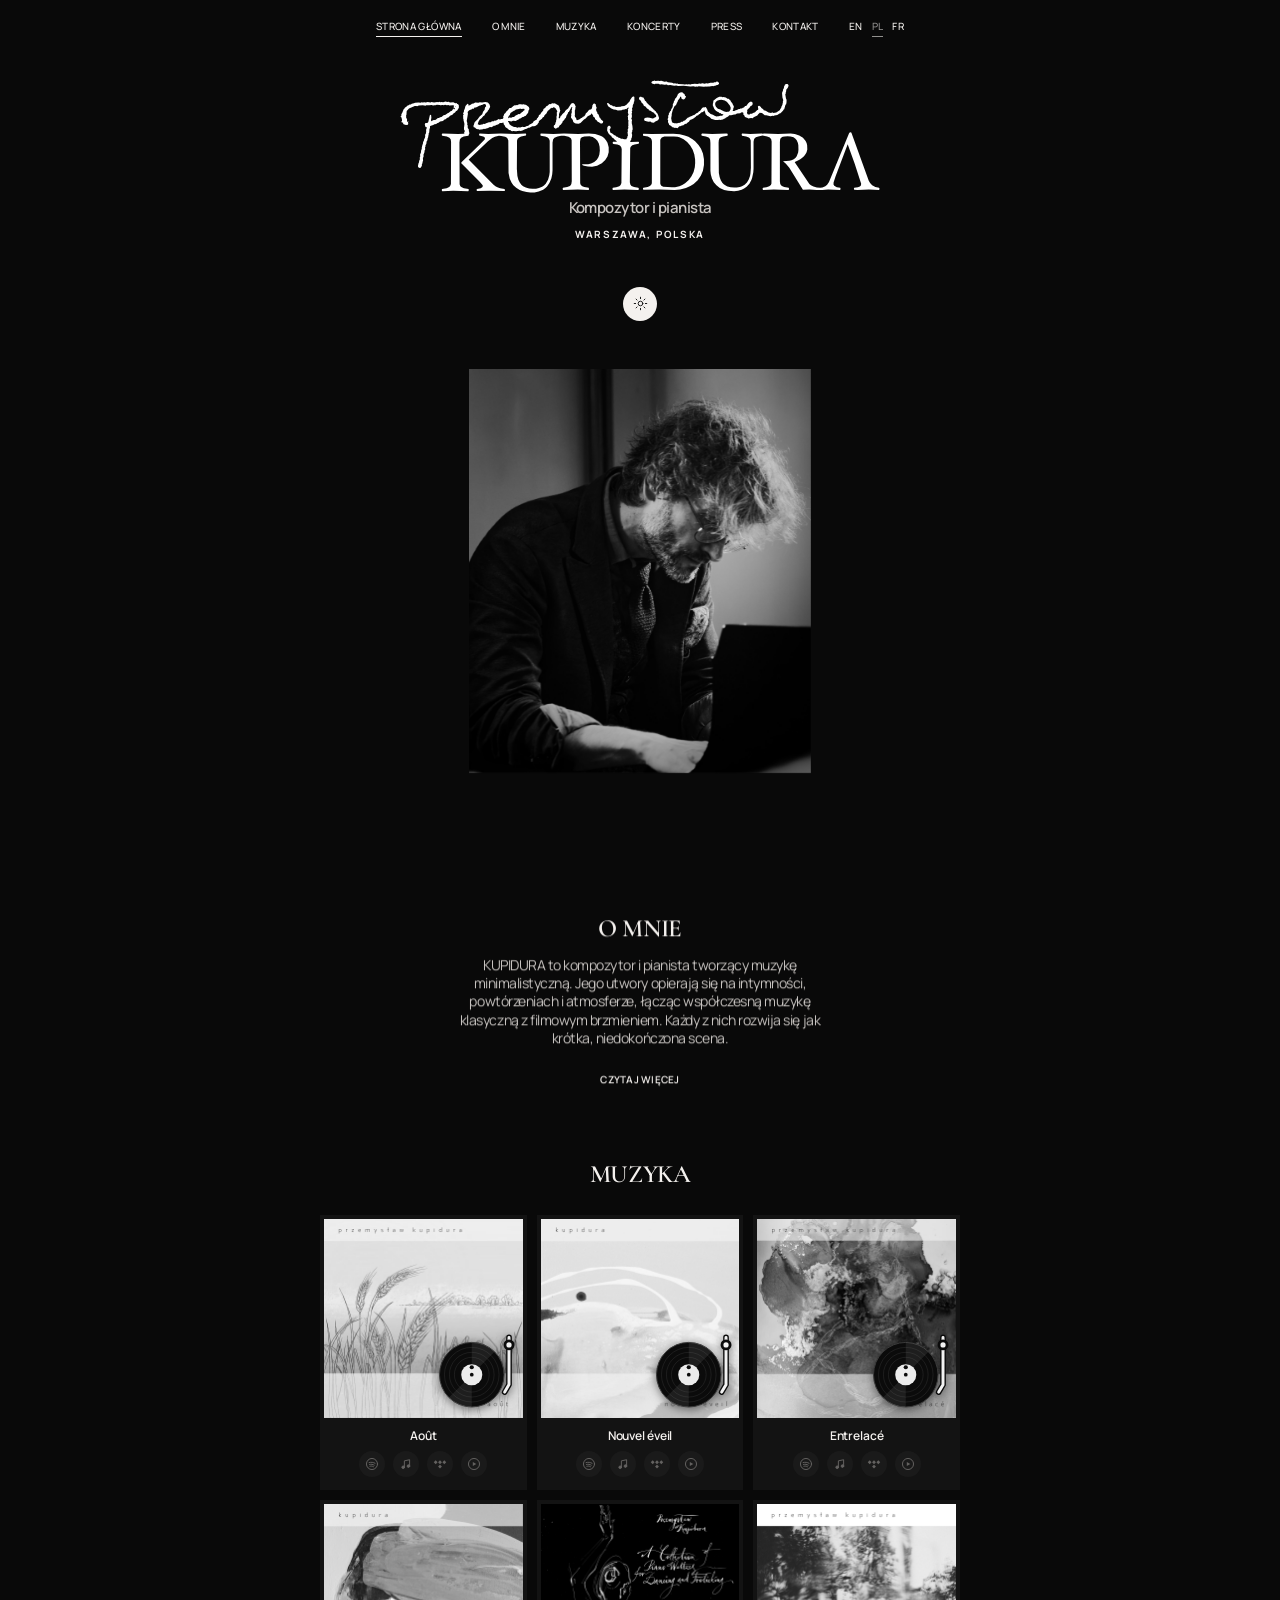
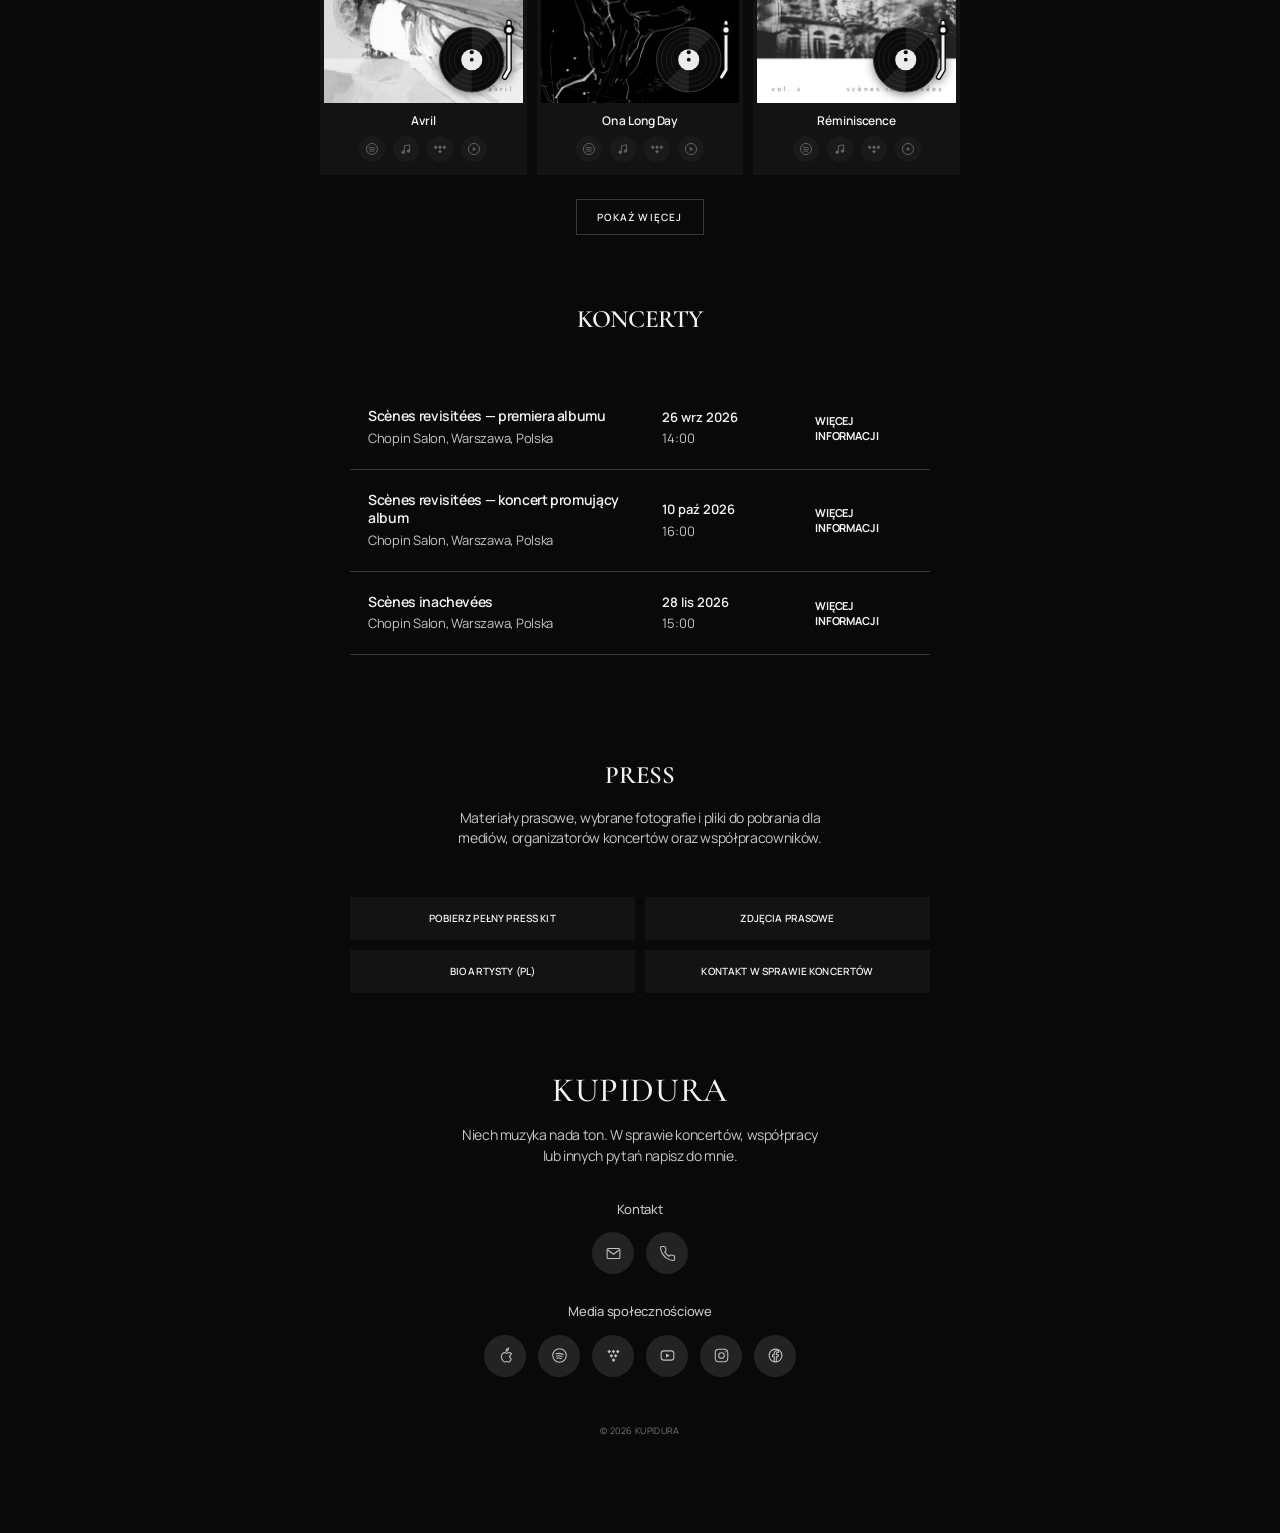
==== commit dc1523c5: "dodanie FR wersji" ====
--- a/pl/index.html
+++ b/pl/index.html
@@ -9,6 +9,7 @@
 
     <link rel="alternate" hreflang="en" href="https://kupidura.music/">
     <link rel="alternate" hreflang="pl" href="https://kupidura.music/pl/">
+    <link rel="alternate" hreflang="fr" href="https://kupidura.music/fr/">
     <link rel="alternate" hreflang="x-default" href="https://kupidura.music/">
     <link rel="preconnect" href="https://fonts.googleapis.com">
     <link rel="preconnect" href="https://fonts.gstatic.com" crossorigin>
@@ -40,6 +41,7 @@
         <div class="language-switch" role="group" aria-label="Wersja językowa">
           <a class="nav-link" href="../" hreflang="en" lang="en" aria-label="English version">EN</a>
           <span class="nav-link" lang="pl" aria-current="page">PL</span>
+          <a class="nav-link" href="../fr/" hreflang="fr" lang="fr" aria-label="Version française">FR</a>
         </div>
       </nav>
     </header>
